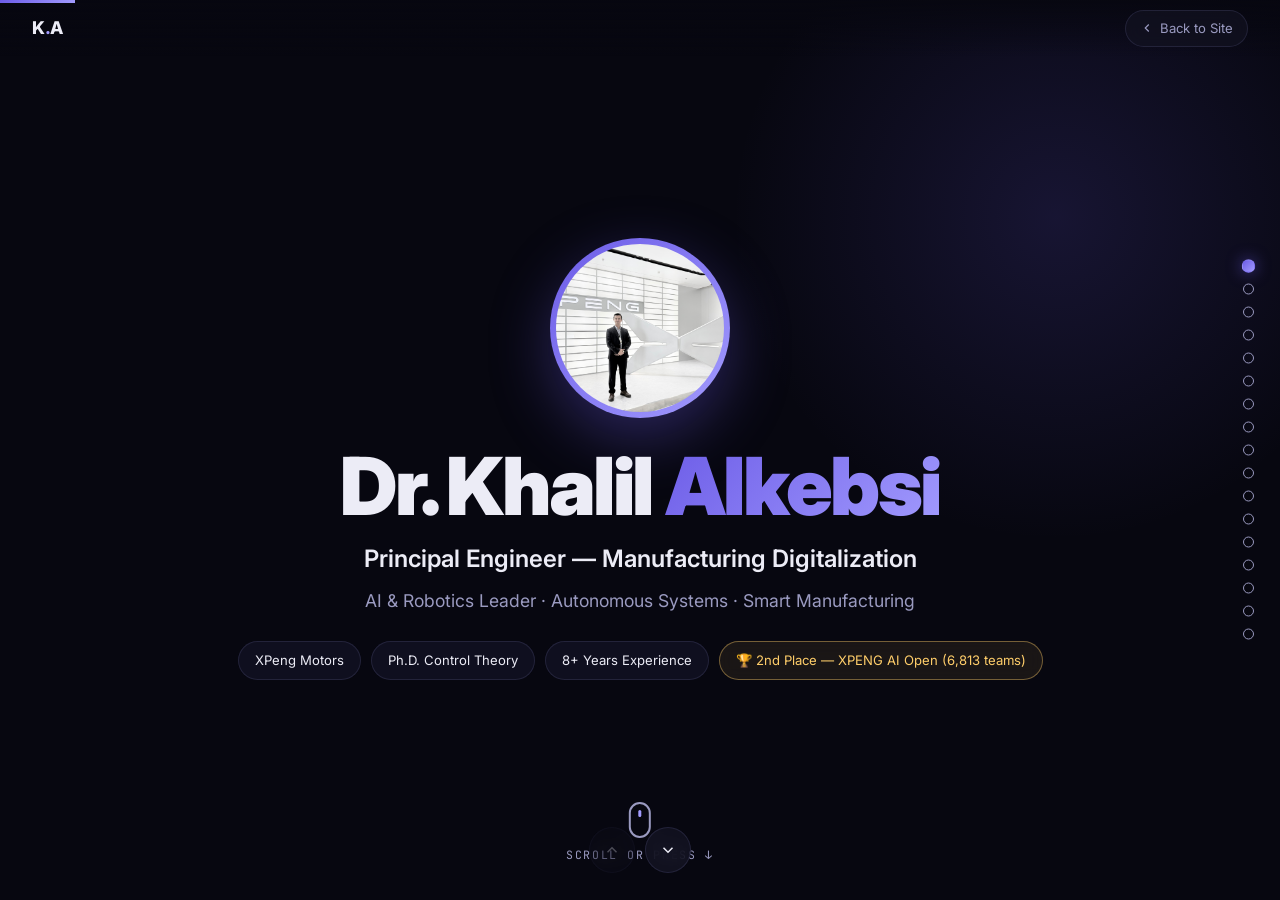
==== presentation.html @ 6cba3999 "Fix videos: re-encode to H.264 for browser compatibility, convert VLA to mp4, add photo to intro" ====
<!DOCTYPE html>
<html lang="en">
<head>
  <meta charset="UTF-8">
  <meta name="viewport" content="width=device-width, initial-scale=1.0">
  <title>Dr. Khalil Alkebsi — Presentation</title>
  <meta name="description" content="Interactive presentation — Dr. Khalil Alkebsi, Principal Engineer at XPeng: AI, Robotics & Smart Manufacturing.">
  <link rel="preconnect" href="https://fonts.googleapis.com">
  <link rel="preconnect" href="https://fonts.gstatic.com" crossorigin>
  <link href="https://fonts.googleapis.com/css2?family=Inter:wght@300;400;500;600;700;800;900&family=JetBrains+Mono:wght@400;500&display=swap" rel="stylesheet">
  <link rel="stylesheet" href="presentation.css">
</head>
<body>

  <!-- Progress bar -->
  <div class="deck-progress" id="progress"></div>

  <!-- Top bar -->
  <div class="deck-topbar">
    <div class="deck-brand">K<span class="accent">.</span>A</div>
    <a href="index.html" class="back-link">
      <svg width="14" height="14" viewBox="0 0 24 24" fill="none" stroke="currentColor" stroke-width="2"><polyline points="15 18 9 12 15 6"/></svg>
      Back to Site
    </a>
  </div>

  <!-- Dot navigation -->
  <nav class="deck-dots" id="dots"></nav>

  <!-- Arrow navigation -->
  <div class="deck-arrows">
    <button id="prevBtn" aria-label="Previous slide">
      <svg width="18" height="18" viewBox="0 0 24 24" fill="none" stroke="currentColor" stroke-width="2"><polyline points="18 15 12 9 6 15"/></svg>
    </button>
    <button id="nextBtn" aria-label="Next slide">
      <svg width="18" height="18" viewBox="0 0 24 24" fill="none" stroke="currentColor" stroke-width="2"><polyline points="6 9 12 15 18 9"/></svg>
    </button>
  </div>

  <!-- ===================== DECK ===================== -->
  <div class="deck" id="deck">

    <!-- ===== SLIDE 1: Title ===== -->
    <section class="slide title-slide" data-title="Introduction">
      <div class="slide-inner">
        <img src="assets/photos/profile-xpeng.jpg" alt="Dr. Khalil Alkebsi" class="hero-photo reveal-el">
        <h1 class="hero-name reveal-el">Dr. Khalil <span class="accent">Alkebsi</span></h1>
        <p class="hero-role reveal-el">Principal Engineer — Manufacturing Digitalization</p>
        <p class="hero-sub reveal-el">AI &amp; Robotics Leader · Autonomous Systems · Smart Manufacturing</p>
        <div class="hero-badges reveal-el">
          <span class="hero-badge">XPeng Motors</span>
          <span class="hero-badge">Ph.D. Control Theory</span>
          <span class="hero-badge">8+ Years Experience</span>
          <span class="hero-badge gold">🏆 2nd Place — XPENG AI Open (6,813 teams)</span>
        </div>
      </div>
      <div class="scroll-hint">
        <div class="mouse"></div>
        <span>Scroll or press ↓</span>
      </div>
    </section>

    <!-- ===== SLIDE 2: The Beginning ===== -->
    <section class="slide" data-title="The Beginning">
      <div class="slide-inner">
        <span class="eyebrow reveal-el">2008 · Yemen → China</span>
        <h2 class="slide-title reveal-el">Where It All <span class="accent">Started</span></h2>
        <p class="slide-lead reveal-el">Outstanding high school results opened the door to an international scholarship — and a journey from Yemen to one of China's top engineering universities.</p>
        <div class="media-grid reveal-el" style="margin-top:20px;margin-bottom:24px;">
          <div class="tile wide"><img src="assets/photos/profile-xpeng.jpg" alt="Dr. Khalil Alkebsi"><span class="cap">From Yemen to China's Top Tech</span></div>
        </div>
        <div class="pillars reveal-el" style="margin-top:28px;">
          <div class="pillar"><span class="ic">🎓</span><p><strong>Yemen Government Scholarship + Chinese CSC Scholarship</strong> — Awarded for exceptional high school marks. Fully funded to study in China.</p></div>
          <div class="pillar"><span class="ic">🌏</span><p><strong>East China University of Science and Technology (ECUST)</strong> — Shanghai, China. One year Chinese language preparation (2008–2009), then into Automation Engineering.</p></div>
          <div class="pillar"><span class="ic">🗣️</span><p><strong>Three languages</strong> — Arabic (native), English (business), Chinese (business) — all acquired by the time of graduation.</p></div>
        </div>
      </div>
    </section>

    <!-- ===== SLIDE 3: Bachelor's ===== -->
    <section class="slide" data-title="Bachelor's">
      <div class="slide-inner">
        <span class="eyebrow reveal-el">2009 – 2013 · ECUST</span>
        <h2 class="slide-title reveal-el">B.Sc. <span class="accent">Automation Engineering</span></h2>
        <p class="slide-lead reveal-el">Four years building the engineering foundation — control systems, programming, electronics, and automation — graduating with top honors.</p>
        <div class="grid grid-2 stagger" style="margin-top:24px;">
          <div class="card">
            <h3>🏅 University President's Prize</h3>
            <p class="muted">Awarded to distinguished students for outstanding academic performance across all departments.</p>
          </div>
          <div class="card">
            <h3>🎖️ Multiple Honors &amp; Awards</h3>
            <p class="muted">Received several recognitions during the bachelor's program for academic excellence.</p>
          </div>
          <div class="card">
            <h3>📋 Shanghai Government Scholarship</h3>
            <p class="muted">Recommended by the university for outstanding performance — awarded Shanghai Government Scholarship for M.Sc. studies.</p>
          </div>
          <div class="card">
            <h3>🔬 Path to Research</h3>
            <p class="muted">Accepted into the State Key Laboratory of Advanced Control &amp; Optimization for Chemical Processes for graduate research.</p>
          </div>
        </div>
      </div>
    </section>

    <!-- ===== SLIDE 4: Master's ===== -->
    <section class="slide" data-title="Master's">
      <div class="slide-inner">
        <span class="eyebrow reveal-el">2013 – 2016 · ECUST State Key Lab</span>
        <h2 class="slide-title reveal-el">M.Sc. <span class="accent">Control Theory &amp; Engineering</span></h2>
        <p class="slide-lead reveal-el">Deepening into model predictive control, optimization algorithms, and dynamic process control — laying the groundwork for AI &amp; robotics.</p>
        <div class="pillars reveal-el" style="margin-top:24px;">
          <div class="pillar"><span class="ic">📐</span><p><strong>Research Focus</strong> — Model predictive control, single-objective optimization, applications to distillation towers, reactors, and separation columns.</p></div>
          <div class="pillar"><span class="ic">🏆</span><p><strong>Shanghai Government Scholarship</strong> — Continued full funding based on recommendation for outstanding performance.</p></div>
          <div class="pillar"><span class="ic">📄</span><p><strong>Conference Publication</strong> — MPC and Optimization of VPSA for CO₂ Capture (ADCONIP 2017, Taipei).</p></div>
          <div class="pillar"><span class="ic">⬆️</span><p><strong>Direct promotion to Ph.D.</strong> — Recommended by the lab for doctoral studies in the same State Key Laboratory.</p></div>
        </div>
      </div>
    </section>

    <!-- ===== SLIDE 5: Ph.D. ===== -->
    <section class="slide" data-title="Ph.D.">
      <div class="slide-inner">
        <span class="eyebrow reveal-el">2016 – 2020 · ECUST State Key Lab</span>
        <h2 class="slide-title reveal-el">Ph.D. <span class="accent">Control Theory &amp; Engineering</span></h2>
        <p class="slide-lead reveal-el">Thesis: "Fast Multi-/Many-Objective Optimization and Its Application in Vacuum Pressure Swing Adsorption."</p>
        <div class="grid grid-2 stagger" style="margin-top:24px;">
          <div class="card">
            <h3>📝 Energy (IF: 8.857)</h3>
            <p class="muted">Surrogate-Assisted Multi-Objective PSO for CO₂ Capture — 1st Author, 2021</p>
          </div>
          <div class="card">
            <h3>📝 IEEE ACCESS (IF: 3.476)</h3>
            <p class="muted">Fast Multi-Objective PSO Based on New Archive Updating — 1st Author, 2020</p>
          </div>
          <div class="card">
            <h3>📝 Energy &amp; Env. Science (IF: 39.714)</h3>
            <p class="muted">Heterojunction-Redox Catalysts for CO₂ Capture — Co-Author, 2020</p>
          </div>
          <div class="card">
            <h3>📝 Processes (IF: 3.352)</h3>
            <p class="muted">Quadratic Interpolation Heat Transfer Search Algorithm — Co-Author, 2020</p>
          </div>
        </div>
        <p class="reveal-el" style="margin-top:18px;color:var(--accent-2);font-size:0.9rem;">+ 2 upcoming publications: 📖 Book Chapter on AI-Based Optimization Algorithms · 📄 X-Fit Research Paper (in progress)</p>
        <p class="reveal-el" style="margin-top:8px;"><a href="https://scholar.google.com/citations?user=IKBAQwYAAAAJ&hl" target="_blank" rel="noopener" style="color:var(--accent-2);text-decoration:underline;">Google Scholar Profile →</a></p>
      </div>
    </section>

    <!-- ===== SLIDE 6: SANY ===== -->
    <section class="slide" data-title="SANY">
      <div class="slide-inner">
        <span class="eyebrow reveal-el">2021 – 2025 · SANY Heavy Industry</span>
        <h2 class="slide-title reveal-el">SANY: <span class="accent">Autonomous Heavy Machinery</span></h2>
        <p class="slide-lead reveal-el">Brought AI into construction machinery — from object detection to fully autonomous excavators and intelligent guidance systems.</p>
        <div class="inv stagger" style="margin-top:24px;">
          <div class="inv-card">
            <div class="badge">T</div>
            <div>
              <h3>Teleoperation System (Invention)</h3>
              <p>Invented tri-modal remote control for excavators &amp; wheel loaders: smart cockpit (2km+), RC controller, and gamepad — built on ROS/Nvidia Orin/CAN Bus.</p>
              <div class="chips"><span class="chip">ROS</span><span class="chip">CAN Bus</span><span class="chip">Nvidia Orin</span><span class="chip">3 Modes</span></div>
            </div>
          </div>
          <div class="inv-card cyan">
            <div class="badge">I</div>
            <div>
              <h3>ICT Navigation &amp; Guidance System (Invention)</h3>
              <p>Intelligent excavator navigation: GNSS/IMU, real-time visualization, &lt;5cm bucket-tip accuracy. Deployed on 26+ machines in Indonesia.</p>
              <div class="chips"><span class="chip">GNSS/RTK</span><span class="chip">IMU</span><span class="chip">&lt;5cm</span><span class="chip">26+ Machines</span><span class="chip">Indonesia</span></div>
            </div>
          </div>
          <div class="inv-card">
            <div class="badge">A</div>
            <div>
              <h3>Autonomous Excavator &amp; Wheel Loader</h3>
              <p>Participated in fully autonomous excavator and wheel loader projects — SLAM, path planning, PID control, fail-safe return-to-start.</p>
              <div class="chips"><span class="chip">Autonomous</span><span class="chip">SLAM</span><span class="chip">Path Planning</span><span class="chip">PID</span></div>
            </div>
          </div>
          <div class="inv-card">
            <div class="badge">D</div>
            <div>
              <h3>Object Detection &amp; AI Deployment</h3>
              <p>Multiple detection pipelines (YOLOv4-7) for construction machines, obstacles, personnel — trained &amp; deployed on edge (Jetson Xavier/TX2/Nano).</p>
              <div class="chips"><span class="chip">YOLOv4-7</span><span class="chip">Edge AI</span><span class="chip">Jetson</span><span class="chip">Real-time</span></div>
            </div>
          </div>
        </div>
      </div>
    </section>

    <!-- ===== SLIDE 7: SANY Gallery ===== -->
    <section class="slide" data-title="SANY Gallery">
      <div class="slide-inner">
        <span class="eyebrow reveal-el">SANY in Action</span>
        <h2 class="slide-title reveal-el">Training, Field Work &amp; <span class="accent">Delivery</span></h2>
        <div class="media-grid stagger">
          <div class="tile wide"><img src="assets/photos/cv-lecture.jpg" alt="Delivering AI lecture at SANY"><span class="cap">Computer Vision Lecture — SANY</span></div>
          <div class="tile"><img src="assets/photos/cv-training-1.jpg" alt="Deep learning training"><span class="cap">Deep Learning Training</span></div>
          <div class="tile"><img src="assets/photos/cv-training-2.jpg" alt="CV training"><span class="cap">CV Training Session</span></div>
          <div class="tile"><img src="assets/photos/cv-training-3.jpg" alt="Leading training"><span class="cap">Leading Training</span></div>
          <div class="tile"><img src="assets/photos/cv-training-4.jpg" alt="Workshop"><span class="cap">Workshop</span></div>
          <div class="tile"><img src="assets/photos/cv-training-5.jpg" alt="AI training delivery"><span class="cap">AI Training</span></div>
          <div class="tile wide"><img src="assets/photos/ict-handover-1.jpg" alt="ICT field handover"><span class="cap">ICT Guidance — Field Handover (Indonesia)</span></div>
          <div class="tile"><img src="assets/photos/ict-handover-2.jpg" alt="Excavator guidance demo"><span class="cap">Excavator Guidance Demo</span></div>
          <div class="tile"><img src="assets/photos/ict-handover-3.jpg" alt="Client handover"><span class="cap">Client Handover</span></div>
        </div>
      </div>
    </section>

    <!-- ===== SLIDE 8: SANY Videos ===== -->
    <section class="slide" data-title="SANY Videos">
      <div class="slide-inner">
        <span class="eyebrow reveal-el">SANY Media</span>
        <h2 class="slide-title reveal-el">Project <span class="accent">Demos</span></h2>
        <div class="grid grid-2 stagger">
          <div class="card" style="padding:0;overflow:hidden;border-radius:16px;">
            <video controls preload="metadata" style="width:100%;display:block;aspect-ratio:16/9;object-fit:cover;">
              <source src="assets/videos/ict-handover.mp4" type="video/mp4">
            </video>
            <div style="padding:14px 18px;"><h3 style="font-size:0.95rem;">ICT Navigation Handover Demo</h3></div>
          </div>
          <div class="card" style="padding:0;overflow:hidden;border-radius:16px;">
            <video controls preload="metadata" style="width:100%;display:block;aspect-ratio:16/9;object-fit:cover;">
              <source src="assets/videos/demo-reel.mp4" type="video/mp4">
            </video>
            <div style="padding:14px 18px;"><h3 style="font-size:0.95rem;">Project Demo Reel</h3></div>
          </div>
          <div class="card" style="padding:0;overflow:hidden;border-radius:16px;">
            <video controls preload="metadata" style="width:100%;display:block;aspect-ratio:16/9;object-fit:cover;">
              <source src="assets/videos/national-competition.mp4" type="video/mp4">
            </video>
            <div style="padding:14px 18px;"><h3 style="font-size:0.95rem;">National Competition — Committee Guest</h3></div>
          </div>
          <div class="card" style="padding:0;overflow:hidden;border-radius:16px;">
            <video controls preload="metadata" style="width:100%;display:block;aspect-ratio:16/9;object-fit:cover;">
              <source src="assets/videos/conference-announcement.mp4" type="video/mp4">
            </video>
            <div style="padding:14px 18px;"><h3 style="font-size:0.95rem;">Annual Conference — Smart Assembly</h3></div>
          </div>
        </div>
      </div>
    </section>

    <!-- ===== SLIDE 9: BYD ===== -->
    <section class="slide" data-title="BYD">
      <div class="slide-inner">
        <span class="eyebrow reveal-el">2025 · BYD Future Laboratory</span>
        <h2 class="slide-title reveal-el">BYD: <span class="accent">Modular Humanoid Robotics</span></h2>
        <p class="slide-lead reveal-el">Built a complete modular robotic system for a dual-arm wheeled humanoid robot — from perception to manipulation to coordinated multi-robot operations.</p>
        <div class="grid grid-2 stagger" style="margin-top:24px;">
          <div class="card">
            <h3>🤖 Full Modular Robotic System</h3>
            <p class="muted">Complete software stack for a dual-arm wheeled humanoid robot — ROS2, behavior trees, visual SLAM, 3D detection, task planning.</p>
          </div>
          <div class="card">
            <h3>🔄 Multi-Robot Coordination</h3>
            <p class="muted">Centralized task distribution, shared resource management, coordinated dual-arm manipulation, warehousing, and material handling.</p>
          </div>
          <div class="card">
            <h3>👁️ 3D Perception Pipeline</h3>
            <p class="muted">PointPillars 3D detection, visual SLAM navigation, AMCL localization, A*/RRT* path planning.</p>
          </div>
          <div class="card">
            <h3>🧩 Behavior Tree Architecture</h3>
            <p class="muted">Complex task execution with behavior trees — autonomous decision-making and graceful failure recovery.</p>
          </div>
        </div>
        <div class="media-grid stagger" style="margin-top:24px;">
          <div class="tile wide"><img src="assets/photos/byd-team.jpg" alt="BYD Future Lab team"><span class="cap">BYD Future Laboratory Team</span></div>
          <div class="tile"><img src="assets/photos/byd-badge.jpg" alt="BYD badge"><span class="cap">BYD Division 15 — Future Lab</span></div>
        </div>
      </div>
    </section>

    <!-- ===== SLIDE 10: XPeng Overview ===== -->
    <section class="slide" data-title="XPeng">
      <div class="slide-inner">
        <span class="eyebrow reveal-el">2025 – Present · XPeng Motors</span>
        <h2 class="slide-title reveal-el">XPeng: <span class="accent">Manufacturing Digitalization</span></h2>
        <p class="slide-lead reveal-el">Leading AI, robotics, and manufacturing digitalization for advanced automotive production.</p>
        <div class="inv stagger" style="margin-top:24px;">
          <div class="inv-card">
            <div class="badge">X</div>
            <div>
              <h3>X-Fit — Autonomous Door Assembly (Flagship)</h3>
              <p>AI-powered autonomous door alignment &amp; fitting. 6D pose, gap/flush optimization, ≤0.1mm precision. Won 2nd place among 6,813 teams.</p>
              <div class="chips"><span class="chip">6D Pose</span><span class="chip">≤0.1mm</span><span class="chip">Award Winner</span><span class="chip">Production-Ready</span></div>
            </div>
          </div>
          <div class="inv-card cyan">
            <div class="badge">O</div>
            <div>
              <h3>Otraj — Collision-Free Trajectory &amp; Orchestration</h3>
              <p>Code-free ROS2/MoveIt2/Nav2/Open-RMF platform for multi-robot orchestration, autonomous trajectory generation, scalable deployment.</p>
              <div class="chips"><span class="chip">ROS2</span><span class="chip">MoveIt2</span><span class="chip">Code-Free</span><span class="chip">Multi-Robot</span></div>
            </div>
          </div>
          <div class="inv-card gold">
            <div class="badge">V</div>
            <div>
              <h3>VLA Dual-Arm + AMR (Current)</h3>
              <p>Vision-Language-Action embodied AI for dual-arm robots + AMRs — multimodal task interpretation, Pi0.5/RL-token, autonomous manufacturing.</p>
              <div class="chips"><span class="chip">Embodied AI</span><span class="chip">VLA</span><span class="chip">Dual-Arm</span><span class="chip">AMR</span></div>
            </div>
          </div>
          <div class="inv-card">
            <div class="badge">E</div>
            <div>
              <h3>X-Eye — Smart Camera &amp; Edge AI Platform (Supervised)</h3>
              <p>Camera + edge device for image/video data collection, labeling, training, and deployment — end-to-end AI vision pipeline on the factory floor.</p>
              <div class="chips"><span class="chip">Edge AI</span><span class="chip">Data Pipeline</span><span class="chip">Auto-Label</span><span class="chip">Deploy</span></div>
            </div>
          </div>
          <div class="inv-card">
            <div class="badge">M</div>
            <div>
              <h3>M-Flow — No-Code AI Vision Orchestrator (Supervised)</h3>
              <p>No-code orchestrator and dataflow platform to build AI vision systems for multiple robotic arms — drag-and-drop manufacturing AI.</p>
              <div class="chips"><span class="chip">No-Code</span><span class="chip">Orchestrator</span><span class="chip">Multi-Arm</span><span class="chip">AI Vision</span></div>
            </div>
          </div>
        </div>
      </div>
    </section>

    <!-- ===== SLIDE 11: X-Fit Demo ===== -->
    <section class="slide" data-title="X-Fit Demo">
      <div class="slide-inner">
        <span class="eyebrow reveal-el">Flagship Innovation</span>
        <h2 class="slide-title reveal-el">X-Fit: Autonomous Door <span class="accent">Assembly</span></h2>
        <div class="grid grid-2 stagger">
          <div class="card" style="padding:0;overflow:hidden;border-radius:16px;">
            <video controls preload="metadata" style="width:100%;display:block;aspect-ratio:16/9;object-fit:cover;">
              <source src="assets/videos/xfit-platform.mp4" type="video/mp4">
            </video>
            <div style="padding:14px 18px;"><h3 style="font-size:0.95rem;">X-Fit Platform Overview</h3></div>
          </div>
          <div class="card" style="padding:0;overflow:hidden;border-radius:16px;">
            <video controls preload="metadata" style="width:100%;display:block;aspect-ratio:16/9;object-fit:cover;">
              <source src="assets/videos/xfit-scene.mp4" type="video/mp4">
            </video>
            <div style="padding:14px 18px;"><h3 style="font-size:0.95rem;">X-Fit Scene — Live Demo</h3></div>
          </div>
        </div>
      </div>
    </section>

    <!-- ===== SLIDE 12: Otraj & VLA ===== -->
    <section class="slide" data-title="Otraj & VLA">
      <div class="slide-inner">
        <span class="eyebrow reveal-el">XPeng Innovations</span>
        <h2 class="slide-title reveal-el">Otraj &amp; <span class="accent">VLA</span></h2>
        <div class="grid grid-2 stagger">
          <div class="card" style="padding:0;overflow:hidden;border-radius:16px;">
            <video controls preload="metadata" style="width:100%;display:block;aspect-ratio:16/9;object-fit:cover;">
              <source src="assets/videos/otraj.mp4" type="video/mp4">
            </video>
            <div style="padding:14px 18px;"><h3 style="font-size:0.95rem;">Otraj — Trajectory &amp; Orchestration Platform</h3></div>
          </div>
          <div class="card" style="padding:0;overflow:hidden;border-radius:16px;">
            <video controls preload="metadata" style="width:100%;display:block;aspect-ratio:16/9;object-fit:cover;">
              <source src="assets/videos/vla.mp4" type="video/mp4">
            </video>
            <div style="padding:14px 18px;"><h3 style="font-size:0.95rem;">VLA Dual-Arm + AMR System</h3></div>
          </div>
        </div>
      </div>
    </section>

    <!-- ===== SLIDE 13: AI Competition Award ===== -->
    <section class="slide award-slide" data-title="AI Competition Award">
      <div class="slide-inner">
        <div class="award-cert reveal-el">
          <img src="assets/photos/competition/xfit-certificate.jpg" alt="XPENG AI Open Competition — Runner-Up Certificate">
        </div>
        <div>
          <div class="trophy-tag reveal-el">🏆 Award</div>
          <h2 class="slide-title reveal-el"><span class="accent">Runner-Up</span> — XPENG AI Open</h2>
          <div class="big-metric reveal-el">
            <span class="n">2nd</span>
            <span class="t">place among 6,813 teams from around the world</span>
          </div>
          <p class="slide-lead reveal-el" style="max-width:44ch;">For <strong>X-Fit</strong>: Next-Generation Autonomous Door Alignment &amp; Fitting System for Smart Manufacturing.</p>
          <p class="reveal-el" style="color:var(--text-muted);font-size:0.9rem;margin-top:8px;">≤0.1mm gap/flush precision · AI-guided 6D pose · Collision-aware robotic assembly · June 2026</p>
        </div>
      </div>
    </section>

    <!-- ===== SLIDE 14: Competition Journey ===== -->
    <section class="slide" data-title="Competition Journey">
      <div class="slide-inner">
        <span class="eyebrow reveal-el">Competition Journey</span>
        <h2 class="slide-title reveal-el">From Semi-Final to <span class="accent">Victory</span></h2>

        <div class="video-embed reveal-el" style="margin-bottom:28px;">
          <iframe src="https://www.youtube.com/embed/_5xgHPUeVBo?start=221" title="X-Fit Semi-Final Presentation" allow="accelerometer; autoplay; clipboard-write; encrypted-media; gyroscope; picture-in-picture" allowfullscreen loading="lazy"></iframe>
        </div>

        <div class="media-grid stagger">
          <div class="tile wide"><img src="assets/photos/competition/xfit-semifinal-1.jpg" alt="Semi-final presentation"><span class="cap">Semi-Final Presentation</span></div>
          <div class="tile"><img src="assets/photos/competition/xfit-semifinal-2.jpg" alt="Semi-final stage"><span class="cap">On Stage</span></div>
          <div class="tile"><img src="assets/photos/competition/xfit-semifinal-3.jpg" alt="Semi-final Q&A"><span class="cap">Q&amp;A Session</span></div>
          <div class="tile"><img src="assets/photos/competition/xfit-defending-1.jpg" alt="Final defending"><span class="cap">Final — Defending</span></div>
          <div class="tile"><img src="assets/photos/competition/xfit-defending-2.jpg" alt="Judges panel"><span class="cap">Judges Panel</span></div>
          <div class="tile"><img src="assets/photos/competition/xfit-defending-3.jpg" alt="Technical defense"><span class="cap">Technical Defense</span></div>
          <div class="tile"><img src="assets/photos/competition/xfit-defending-4.jpg" alt="Defense close-up"><span class="cap">Close-up</span></div>
        </div>
      </div>
    </section>

    <!-- ===== SLIDE 15: Prize Ceremony ===== -->
    <section class="slide" data-title="Prize Ceremony">
      <div class="slide-inner">
        <span class="eyebrow reveal-el">Celebration</span>
        <h2 class="slide-title reveal-el">Prize <span class="accent">Ceremony</span></h2>
        <div class="media-grid stagger">
          <div class="tile wide"><img src="assets/photos/competition/xfit-prize-1.jpg" alt="Receiving award"><span class="cap">Receiving the Award</span></div>
          <div class="tile"><img src="assets/photos/competition/xfit-prize-2.jpg" alt="On stage with trophy"><span class="cap">Trophy Moment</span></div>
          <div class="tile"><img src="assets/photos/competition/xfit-prize-3.jpg" alt="Team celebration"><span class="cap">Team Celebration</span></div>
          <div class="tile"><img src="assets/photos/competition/xfit-prize-4.jpg" alt="Prize ceremony"><span class="cap">Ceremony</span></div>
          <div class="tile"><img src="assets/photos/competition/xfit-prize-5.jpg" alt="Award photo"><span class="cap">Award Photo</span></div>
          <div class="tile wide"><img src="assets/photos/competition/xfit-prize-6.jpg" alt="Group photo"><span class="cap">Group Photo — All Winners</span></div>
          <div class="tile"><img src="assets/photos/competition/xfit-prize-7.jpg" alt="Celebration"><span class="cap">Celebration</span></div>
          <div class="tile"><img src="assets/photos/competition/xfit-prize-8.jpg" alt="Team"><span class="cap">The Team</span></div>
          <div class="tile"><img src="assets/photos/competition/xfit-presenting-1.jpg" alt="Final presenting"><span class="cap">Final Presentation</span></div>
          <div class="tile"><img src="assets/photos/competition/xfit-presenting-2.jpg" alt="Presenting X-Fit"><span class="cap">Presenting X-Fit</span></div>
        </div>
      </div>
    </section>

    <!-- ===== SLIDE 16: Summary ===== -->
    <section class="slide" data-title="Summary">
      <div class="slide-inner">
        <span class="eyebrow reveal-el">What I Bring</span>
        <h2 class="slide-title reveal-el">Value <span class="accent">Proposition</span></h2>
        <div class="stat-row reveal-el">
          <div class="stat-big"><span class="num">8+</span><span class="lbl">Years Industry</span></div>
          <div class="stat-big"><span class="num">5+</span><span class="lbl">Inventions</span></div>
          <div class="stat-big"><span class="num">7</span><span class="lbl">Publications</span></div>
          <div class="stat-big"><span class="num">3</span><span class="lbl">Top Companies</span></div>
        </div>
        <div class="grid grid-3 stagger" style="margin-top:32px;">
          <div class="card">
            <h3>🏭 Production-Grade AI</h3>
            <p class="muted">Not just research — systems deployed on real production lines with ≤0.1mm precision.</p>
          </div>
          <div class="card">
            <h3>🤖 Full-Stack Robotics</h3>
            <p class="muted">Perception → Planning → Control → Deployment. ROS2, MoveIt2, edge AI, multi-robot.</p>
          </div>
          <div class="card">
            <h3>🧠 Embodied AI &amp; VLA</h3>
            <p class="muted">Foundation models for robotics — vision-language-action, autonomous task execution.</p>
          </div>
          <div class="card">
            <h3>🏆 Proven Innovator</h3>
            <p class="muted">2nd among 6,813 teams globally. Multiple inventions. Patents filed.</p>
          </div>
          <div class="card">
            <h3>👥 Technical Leadership</h3>
            <p class="muted">Cross-functional team coordination across robotics, perception, controls, software, and operations.</p>
          </div>
          <div class="card">
            <h3>🌍 Global Perspective</h3>
            <p class="muted">3 languages, international deployments, cross-cultural leadership experience.</p>
          </div>
        </div>
      </div>
    </section>

    <!-- ===== SLIDE 17: Contact ===== -->
    <section class="slide close-slide" data-title="Contact">
      <div class="slide-inner">
        <span class="eyebrow reveal-el">Let's Connect</span>
        <h2 class="slide-title reveal-el">Thank <span class="accent">You</span></h2>
        <p class="slide-lead reveal-el" style="text-align:center;">Ready to discuss how I can bring value to your organization.</p>
        <div class="contact-row reveal-el">
          <a href="mailto:kalkebsi@hotmail.com" class="contact-chip">
            <svg width="18" height="18" viewBox="0 0 24 24" fill="none" stroke="currentColor" stroke-width="2"><path d="M4 4h16c1.1 0 2 .9 2 2v12c0 1.1-.9 2-2 2H4c-1.1 0-2-.9-2-2V6c0-1.1.9-2 2-2z"/><polyline points="22,6 12,13 2,6"/></svg>
            kalkebsi@hotmail.com
          </a>
          <a href="tel:+8613701800545" class="contact-chip">
            <svg width="18" height="18" viewBox="0 0 24 24" fill="none" stroke="currentColor" stroke-width="2"><path d="M22 16.92v3a2 2 0 0 1-2.18 2 19.79 19.79 0 0 1-8.63-3.07 19.5 19.5 0 0 1-6-6 19.79 19.79 0 0 1-3.07-8.67A2 2 0 0 1 4.11 2h3a2 2 0 0 1 2 1.72c.127.96.361 1.903.7 2.81a2 2 0 0 1-.45 2.11L8.09 9.91a16 16 0 0 0 6 6l1.27-1.27a2 2 0 0 1 2.11-.45c.907.339 1.85.573 2.81.7A2 2 0 0 1 22 16.92z"/></svg>
            +86 137 0180 0545
          </a>
          <a href="https://scholar.google.com/citations?user=IKBAQwYAAAAJ&hl" target="_blank" rel="noopener" class="contact-chip">
            <svg width="18" height="18" viewBox="0 0 24 24" fill="none" stroke="currentColor" stroke-width="2"><path d="M2 3h6a4 4 0 0 1 4 4v14a3 3 0 0 0-3-3H2z"/><path d="M22 3h-6a4 4 0 0 0-4 4v14a3 3 0 0 1 3-3h7z"/></svg>
            Google Scholar
          </a>
        </div>
        <a href="assets/Dr_Khalil_Alkebsi_CV_2026.pdf" target="_blank" class="btn-cta reveal-el" style="margin-top:28px;">
          <svg width="18" height="18" viewBox="0 0 24 24" fill="none" stroke="currentColor" stroke-width="2"><path d="M21 15v4a2 2 0 0 1-2 2H5a2 2 0 0 1-2-2v-4"/><polyline points="7 10 12 15 17 10"/><line x1="12" y1="15" x2="12" y2="3"/></svg>
          Download CV (PDF)
        </a>
      </div>
    </section>

  </div><!-- /deck -->

  <!-- Lightbox -->
  <div class="lb" id="lb">
    <button class="lb-close" id="lbClose">&times;</button>
    <button class="lb-nav lb-prev" id="lbPrev">&#8249;</button>
    <button class="lb-nav lb-next" id="lbNext">&#8250;</button>
    <img id="lbImg" src="" alt="">
  </div>

  <script src="presentation.js"></script>
</body>
</html>
---- presentation.css ----
/* ============================================================
   Presentation Deck — Dr. Khalil Alkebsi
   Standalone slide-style presentation stylesheet
   ============================================================ */

:root {
  --bg: #070710;
  --bg-2: #0c0c18;
  --surface: #14142400;
  --card: rgba(22, 22, 42, 0.6);
  --card-solid: #16162a;
  --border: rgba(120, 120, 180, 0.18);
  --text: #ececf6;
  --text-muted: #9a9ac0;
  --accent: #6c5ce7;
  --accent-2: #a29bfe;
  --accent-3: #00d2d3;
  --gold: #ffce6a;
  --gradient: linear-gradient(135deg, #6c5ce7, #a29bfe);
  --gradient-gold: linear-gradient(135deg, #ffce6a, #ff9f43);
  --gradient-cyan: linear-gradient(135deg, #00d2d3, #6c5ce7);
  --font: 'Inter', -apple-system, BlinkMacSystemFont, sans-serif;
  --mono: 'JetBrains Mono', monospace;
  --slide-pad: clamp(24px, 5vw, 96px);
}

*, *::before, *::after { margin: 0; padding: 0; box-sizing: border-box; }

html { scroll-behavior: smooth; }

body {
  font-family: var(--font);
  background: var(--bg);
  color: var(--text);
  line-height: 1.6;
  -webkit-font-smoothing: antialiased;
  overflow-x: hidden;
}

img { max-width: 100%; display: block; }
a { color: inherit; text-decoration: none; }

/* ================= Scroll-snap deck ================= */
.deck {
  height: 100vh;
  overflow-y: scroll;
  overflow-x: hidden;
  scroll-snap-type: y mandatory;
  scroll-behavior: smooth;
}
.deck::-webkit-scrollbar { width: 0; }

.slide {
  position: relative;
  min-height: 100vh;
  scroll-snap-align: start;
  scroll-snap-stop: always;
  display: flex;
  flex-direction: column;
  justify-content: center;
  padding: clamp(72px, 10vh, 120px) var(--slide-pad) clamp(56px, 8vh, 96px);
  overflow: hidden;
}

.slide-inner { width: 100%; max-width: 1180px; margin: 0 auto; position: relative; z-index: 2; }

/* Alternating backgrounds */
.slide:nth-child(even) { background: var(--bg-2); }

/* Ambient glows */
.slide::before {
  content: "";
  position: absolute;
  width: 55vw; height: 55vw;
  max-width: 720px; max-height: 720px;
  background: radial-gradient(circle, rgba(108,92,231,0.16), transparent 65%);
  top: -15%; right: -10%;
  pointer-events: none;
  z-index: 0;
}
.slide:nth-child(even)::before {
  background: radial-gradient(circle, rgba(0,210,211,0.12), transparent 65%);
  left: -12%; right: auto; top: auto; bottom: -18%;
}

/* ================= Slide label / eyebrow ================= */
.eyebrow {
  display: inline-flex;
  align-items: center;
  gap: 10px;
  font-family: var(--mono);
  font-size: 0.8rem;
  letter-spacing: 0.18em;
  text-transform: uppercase;
  color: var(--accent-2);
  margin-bottom: 20px;
}
.eyebrow::before {
  content: "";
  width: 28px; height: 2px;
  background: var(--gradient);
  display: inline-block;
}

.slide-title {
  font-size: clamp(1.9rem, 4.4vw, 3.2rem);
  font-weight: 800;
  line-height: 1.08;
  letter-spacing: -0.02em;
  margin-bottom: 18px;
}
.slide-title .accent { background: var(--gradient); -webkit-background-clip: text; background-clip: text; -webkit-text-fill-color: transparent; }
.slide-lead {
  font-size: clamp(1rem, 1.6vw, 1.25rem);
  color: var(--text-muted);
  max-width: 60ch;
  margin-bottom: 8px;
}

/* ================= Progress + nav ================= */
.deck-progress {
  position: fixed;
  top: 0; left: 0;
  height: 3px; width: 0;
  background: var(--gradient);
  z-index: 200;
  transition: width 0.2s ease;
}

.deck-dots {
  position: fixed;
  right: clamp(12px, 2vw, 28px);
  top: 50%;
  transform: translateY(-50%);
  display: flex;
  flex-direction: column;
  gap: 12px;
  z-index: 200;
}
.deck-dots button {
  width: 11px; height: 11px;
  border-radius: 50%;
  border: 1.5px solid var(--text-muted);
  background: transparent;
  cursor: pointer;
  padding: 0;
  transition: all 0.25s ease;
  position: relative;
}
.deck-dots button:hover { border-color: var(--accent-2); transform: scale(1.2); }
.deck-dots button.active {
  background: var(--gradient);
  border-color: transparent;
  transform: scale(1.25);
  box-shadow: 0 0 12px var(--accent-glow, rgba(108,92,231,0.6));
}
.deck-dots button span {
  position: absolute;
  right: 22px;
  top: 50%;
  transform: translateY(-50%);
  white-space: nowrap;
  font-size: 0.72rem;
  color: var(--text-muted);
  background: var(--card-solid);
  border: 1px solid var(--border);
  padding: 3px 9px;
  border-radius: 6px;
  opacity: 0;
  pointer-events: none;
  transition: opacity 0.2s ease;
}
.deck-dots button:hover span { opacity: 1; }

/* Top bar */
.deck-topbar {
  position: fixed;
  top: 0; left: 0; right: 0;
  height: 56px;
  display: flex;
  align-items: center;
  justify-content: space-between;
  padding: 0 clamp(16px, 3vw, 32px);
  z-index: 190;
  background: linear-gradient(to bottom, rgba(7,7,16,0.9), transparent);
  pointer-events: none;
}
.deck-topbar a, .deck-topbar .brand { pointer-events: auto; }
.deck-brand {
  font-weight: 800;
  letter-spacing: -0.02em;
  font-size: 1.1rem;
}
.deck-brand .accent { color: var(--accent-2); }
.deck-topbar .back-link {
  font-size: 0.82rem;
  color: var(--text-muted);
  display: inline-flex;
  align-items: center;
  gap: 6px;
  padding: 7px 14px;
  border: 1px solid var(--border);
  border-radius: 20px;
  background: rgba(20,20,36,0.6);
  backdrop-filter: blur(8px);
  transition: all 0.25s ease;
}
.deck-topbar .back-link:hover { color: var(--text); border-color: var(--accent); }

/* Nav arrows */
.deck-arrows {
  position: fixed;
  bottom: clamp(16px, 3vh, 32px);
  left: 50%;
  transform: translateX(-50%);
  display: flex;
  gap: 10px;
  z-index: 200;
}
.deck-arrows button {
  width: 46px; height: 46px;
  border-radius: 50%;
  border: 1px solid var(--border);
  background: rgba(20,20,36,0.7);
  backdrop-filter: blur(10px);
  color: var(--text);
  cursor: pointer;
  display: grid;
  place-items: center;
  transition: all 0.25s ease;
}
.deck-arrows button:hover { background: var(--accent); border-color: var(--accent); transform: translateY(-2px); }
.deck-arrows button:disabled { opacity: 0.3; cursor: default; transform: none; background: rgba(20,20,36,0.7); border-color: var(--border); }

.scroll-hint {
  position: absolute;
  bottom: clamp(18px, 4vh, 40px);
  left: 50%;
  transform: translateX(-50%);
  font-family: var(--mono);
  font-size: 0.72rem;
  letter-spacing: 0.15em;
  text-transform: uppercase;
  color: var(--text-muted);
  display: flex;
  flex-direction: column;
  align-items: center;
  gap: 8px;
  z-index: 3;
}
.scroll-hint .mouse {
  width: 22px; height: 36px;
  border: 2px solid var(--text-muted);
  border-radius: 12px;
  position: relative;
}
.scroll-hint .mouse::after {
  content: "";
  position: absolute;
  top: 6px; left: 50%;
  transform: translateX(-50%);
  width: 3px; height: 7px;
  background: var(--accent-2);
  border-radius: 2px;
  animation: wheel 1.5s infinite;
}
@keyframes wheel { 0%{opacity:1;top:6px} 100%{opacity:0;top:16px} }

/* ================= Title slide ================= */
.title-slide { text-align: center; align-items: center; }
.title-slide .slide-inner { display: flex; flex-direction: column; align-items: center; }
.hero-photo {
  width: clamp(120px, 16vw, 180px);
  height: clamp(120px, 16vw, 180px);
  border-radius: 50%;
  object-fit: cover;
  border: 3px solid transparent;
  background: var(--gradient) border-box;
  padding: 3px;
  margin-bottom: 28px;
  box-shadow: 0 20px 60px rgba(108,92,231,0.35);
}
.hero-name {
  font-size: clamp(2.6rem, 7vw, 5rem);
  font-weight: 900;
  line-height: 1;
  letter-spacing: -0.03em;
  margin-bottom: 14px;
}
.hero-name .accent { background: var(--gradient); -webkit-background-clip: text; background-clip:text; -webkit-text-fill-color: transparent; }
.hero-role {
  font-size: clamp(1rem, 2.2vw, 1.5rem);
  font-weight: 600;
  color: var(--text);
  margin-bottom: 8px;
}
.hero-sub { color: var(--text-muted); font-size: clamp(0.9rem,1.4vw,1.1rem); max-width: 54ch; margin: 0 auto 26px; }
.hero-badges { display: flex; flex-wrap: wrap; gap: 10px; justify-content: center; }
.hero-badge {
  font-size: 0.82rem;
  padding: 8px 16px;
  border-radius: 20px;
  border: 1px solid var(--border);
  background: var(--card);
  backdrop-filter: blur(8px);
  color: var(--text);
}
.hero-badge.gold { border-color: rgba(255,206,106,0.4); color: var(--gold); background: rgba(255,206,106,0.08); }

/* ================= Generic grids/cards ================= */
.grid { display: grid; gap: 20px; }
.grid-2 { grid-template-columns: repeat(2, 1fr); }
.grid-3 { grid-template-columns: repeat(3, 1fr); }
.grid-4 { grid-template-columns: repeat(4, 1fr); }

.card {
  background: var(--card);
  backdrop-filter: blur(10px);
  border: 1px solid var(--border);
  border-radius: 16px;
  padding: 24px;
  transition: transform 0.3s ease, border-color 0.3s ease;
}
.card:hover { transform: translateY(-4px); border-color: var(--accent); }
.card h3 { font-size: 1.15rem; margin-bottom: 8px; }
.card .muted { color: var(--text-muted); font-size: 0.92rem; }
.card .tag-date { font-family: var(--mono); font-size: 0.78rem; color: var(--accent-2); }

/* Stat row */
.stat-row { display: flex; flex-wrap: wrap; gap: clamp(20px,4vw,56px); margin-top: 12px; }
.stat-big { display: flex; flex-direction: column; }
.stat-big .num {
  font-size: clamp(2rem, 4.5vw, 3.4rem);
  font-weight: 900;
  line-height: 1;
  background: var(--gradient);
  -webkit-background-clip: text; background-clip: text; -webkit-text-fill-color: transparent;
}
.stat-big .lbl { color: var(--text-muted); font-size: 0.85rem; margin-top: 6px; }

/* Bullet list */
.pillars { display: grid; gap: 14px; }
.pillar {
  display: flex; gap: 14px; align-items: flex-start;
  padding: 16px 18px;
  border-left: 3px solid var(--accent);
  background: rgba(108,92,231,0.06);
  border-radius: 0 12px 12px 0;
}
.pillar .ic { color: var(--accent-2); flex-shrink: 0; margin-top: 2px; }
.pillar p { font-size: 0.96rem; }
.pillar strong { color: var(--text); }

/* Timeline (experience) */
.tl { position: relative; padding-left: 30px; display: grid; gap: 22px; }
.tl::before { content: ""; position: absolute; left: 7px; top: 6px; bottom: 6px; width: 2px; background: var(--border); }
.tl-item { position: relative; }
.tl-item::before {
  content: ""; position: absolute; left: -30px; top: 6px;
  width: 16px; height: 16px; border-radius: 50%;
  background: var(--bg); border: 3px solid var(--accent);
}
.tl-item h3 { font-size: 1.1rem; }
.tl-item .co { color: var(--accent-2); font-weight: 600; font-size: 0.9rem; margin-bottom: 4px; }
.tl-item .when { font-family: var(--mono); font-size: 0.76rem; color: var(--text-muted); }
.tl-item p { color: var(--text-muted); font-size: 0.92rem; margin-top: 6px; }

/* Publications */
.pub { display: grid; gap: 14px; }
.pub-item {
  display: flex; gap: 16px; align-items: baseline;
  padding: 16px 20px;
  background: var(--card); border: 1px solid var(--border);
  border-radius: 12px;
}
.pub-item .role { font-size: 0.7rem; font-family: var(--mono); color: var(--accent-2); text-transform: uppercase; letter-spacing: 0.08em; flex-shrink: 0; width: 88px; }
.pub-item h4 { font-size: 0.98rem; font-weight: 600; }
.pub-item .jr { color: var(--text-muted); font-size: 0.82rem; margin-top: 3px; }
.pub-item .if { color: var(--gold); }

/* Award / trophy slide */
.award-slide .slide-inner { display: grid; grid-template-columns: 1.05fr 0.95fr; gap: clamp(28px,4vw,56px); align-items: center; }
.award-cert {
  border-radius: 16px;
  border: 1px solid var(--border);
  overflow: hidden;
  box-shadow: 0 30px 80px rgba(0,0,0,0.5);
  cursor: zoom-in;
  transition: transform 0.35s ease;
  background: #fff;
}
.award-cert:hover { transform: scale(1.02) rotate(-0.4deg); }
.award-cert img { width: 100%; }
.trophy-tag {
  display: inline-flex; align-items: center; gap: 10px;
  font-family: var(--mono); font-size: 0.8rem; letter-spacing: 0.12em; text-transform: uppercase;
  color: var(--gold); margin-bottom: 18px;
}
.big-metric { display: flex; align-items: baseline; gap: 12px; margin: 18px 0; flex-wrap: wrap; }
.big-metric .n { font-size: clamp(2.6rem,6vw,4.5rem); font-weight: 900; background: var(--gradient-gold); -webkit-background-clip:text; background-clip:text; -webkit-text-fill-color: transparent; line-height: 1; }
.big-metric .t { color: var(--text-muted); font-size: 1rem; max-width: 22ch; }

/* Inventions */
.inv { display: grid; gap: 20px; }
.inv-card {
  display: grid; grid-template-columns: auto 1fr; gap: 20px; align-items: start;
  padding: 24px;
  background: var(--card); border: 1px solid var(--border); border-radius: 16px;
  transition: border-color 0.3s ease, transform 0.3s ease;
}
.inv-card:hover { border-color: var(--accent); transform: translateY(-3px); }
.inv-card .badge {
  width: 54px; height: 54px; border-radius: 14px;
  display: grid; place-items: center;
  background: var(--gradient); color: #fff;
  font-weight: 800; font-size: 1.1rem;
}
.inv-card.cyan .badge { background: var(--gradient-cyan); }
.inv-card.gold .badge { background: var(--gradient-gold); color: #1a1a1a; }
.inv-card h3 { font-size: 1.2rem; margin-bottom: 6px; }
.inv-card p { color: var(--text-muted); font-size: 0.93rem; }
.inv-card .chips { display: flex; flex-wrap: wrap; gap: 6px; margin-top: 10px; }
.chip { font-size: 0.72rem; padding: 4px 10px; border-radius: 12px; background: rgba(108,92,231,0.12); color: var(--accent-2); border: 1px solid var(--border); }

/* Media gallery */
.media-grid { display: grid; grid-template-columns: repeat(4, 1fr); gap: 12px; }
.media-grid .tile {
  position: relative; border-radius: 12px; overflow: hidden; aspect-ratio: 4/3;
  cursor: zoom-in; border: 1px solid var(--border);
}
.media-grid .tile img { width: 100%; height: 100%; object-fit: cover; transition: transform 0.4s ease; }
.media-grid .tile:hover img { transform: scale(1.08); }
.media-grid .tile .cap {
  position: absolute; left: 0; right: 0; bottom: 0;
  padding: 20px 12px 8px; font-size: 0.72rem;
  background: linear-gradient(transparent, rgba(0,0,0,0.85));
  opacity: 0; transition: opacity 0.3s ease;
}
.media-grid .tile:hover .cap { opacity: 1; }
.media-grid .tile.wide { grid-column: span 2; }

.video-embed {
  position: relative; width: 100%; aspect-ratio: 16/9;
  border-radius: 16px; overflow: hidden; border: 1px solid var(--border);
  box-shadow: 0 24px 60px rgba(0,0,0,0.5);
}
.video-embed iframe { position: absolute; inset: 0; width: 100%; height: 100%; border: 0; }

/* Contact / closing */
.close-slide { text-align: center; align-items: center; }
.close-slide .slide-inner { display: flex; flex-direction: column; align-items: center; }
.contact-row { display: flex; flex-wrap: wrap; gap: 14px; justify-content: center; margin-top: 26px; }
.contact-chip {
  display: inline-flex; align-items: center; gap: 10px;
  padding: 12px 22px; border-radius: 30px;
  border: 1px solid var(--border); background: var(--card);
  backdrop-filter: blur(8px); font-size: 0.92rem;
  transition: all 0.25s ease;
}
.contact-chip:hover { border-color: var(--accent); transform: translateY(-2px); }
.contact-chip svg { color: var(--accent-2); }
.btn-cta {
  display: inline-flex; align-items: center; gap: 10px;
  padding: 14px 30px; border-radius: 30px;
  background: var(--gradient); color: #fff; font-weight: 600;
  margin-top: 8px; transition: transform 0.25s ease, box-shadow 0.25s ease;
  box-shadow: 0 12px 30px rgba(108,92,231,0.4);
}
.btn-cta:hover { transform: translateY(-2px); box-shadow: 0 16px 40px rgba(108,92,231,0.55); }

/* ================= Reveal animation ================= */
.reveal-el { opacity: 0; transform: translateY(24px); transition: opacity 0.7s ease, transform 0.7s ease; }
.slide.in-view .reveal-el { opacity: 1; transform: none; }
.slide.in-view .reveal-el:nth-child(2) { transition-delay: 0.08s; }
.slide.in-view .reveal-el:nth-child(3) { transition-delay: 0.16s; }
.slide.in-view .reveal-el:nth-child(4) { transition-delay: 0.24s; }
.slide.in-view .reveal-el:nth-child(5) { transition-delay: 0.32s; }
.stagger > * { opacity: 0; transform: translateY(24px); transition: opacity 0.6s ease, transform 0.6s ease; }
.slide.in-view .stagger > * { opacity: 1; transform: none; }
.slide.in-view .stagger > *:nth-child(1){transition-delay:.05s}
.slide.in-view .stagger > *:nth-child(2){transition-delay:.13s}
.slide.in-view .stagger > *:nth-child(3){transition-delay:.21s}
.slide.in-view .stagger > *:nth-child(4){transition-delay:.29s}
.slide.in-view .stagger > *:nth-child(5){transition-delay:.37s}
.slide.in-view .stagger > *:nth-child(6){transition-delay:.45s}

/* ================= Lightbox ================= */
.lb { position: fixed; inset: 0; background: rgba(4,4,10,0.94); z-index: 500; display: none; align-items: center; justify-content: center; padding: 4vh 4vw; }
.lb.open { display: flex; }
.lb img { max-width: 92vw; max-height: 92vh; border-radius: 8px; box-shadow: 0 20px 80px rgba(0,0,0,0.7); }
.lb-close { position: absolute; top: 20px; right: 28px; font-size: 2.4rem; color: #fff; cursor: pointer; line-height: 1; background: none; border: none; }
.lb-nav { position: absolute; top: 50%; transform: translateY(-50%); font-size: 2rem; color: #fff; cursor: pointer; background: rgba(255,255,255,0.08); border: none; width: 52px; height: 52px; border-radius: 50%; display: grid; place-items: center; }
.lb-prev { left: 22px; } .lb-next { right: 22px; }

/* Note banner (placeholder flag) */
.note-flag {
  font-size: 0.78rem; color: var(--gold);
  background: rgba(255,206,106,0.08);
  border: 1px dashed rgba(255,206,106,0.4);
  padding: 8px 14px; border-radius: 8px; margin-top: 14px;
  display: inline-block;
}

/* ================= Responsive ================= */
@media (max-width: 900px) {
  .grid-2, .grid-3, .grid-4 { grid-template-columns: 1fr; }
  .award-slide .slide-inner { grid-template-columns: 1fr; }
  .media-grid { grid-template-columns: repeat(2, 1fr); }
  .deck-dots { display: none; }
  .inv-card { grid-template-columns: 1fr; }
}
@media (max-width: 560px) {
  .media-grid { grid-template-columns: 1fr; }
  .media-grid .tile.wide { grid-column: span 1; }
  .pub-item { flex-direction: column; gap: 4px; }
  .pub-item .role { width: auto; }
}

@media (prefers-reduced-motion: reduce) {
  .reveal-el, .stagger > * { opacity: 1 !important; transform: none !important; transition: none !important; }
  .deck { scroll-behavior: auto; }
}
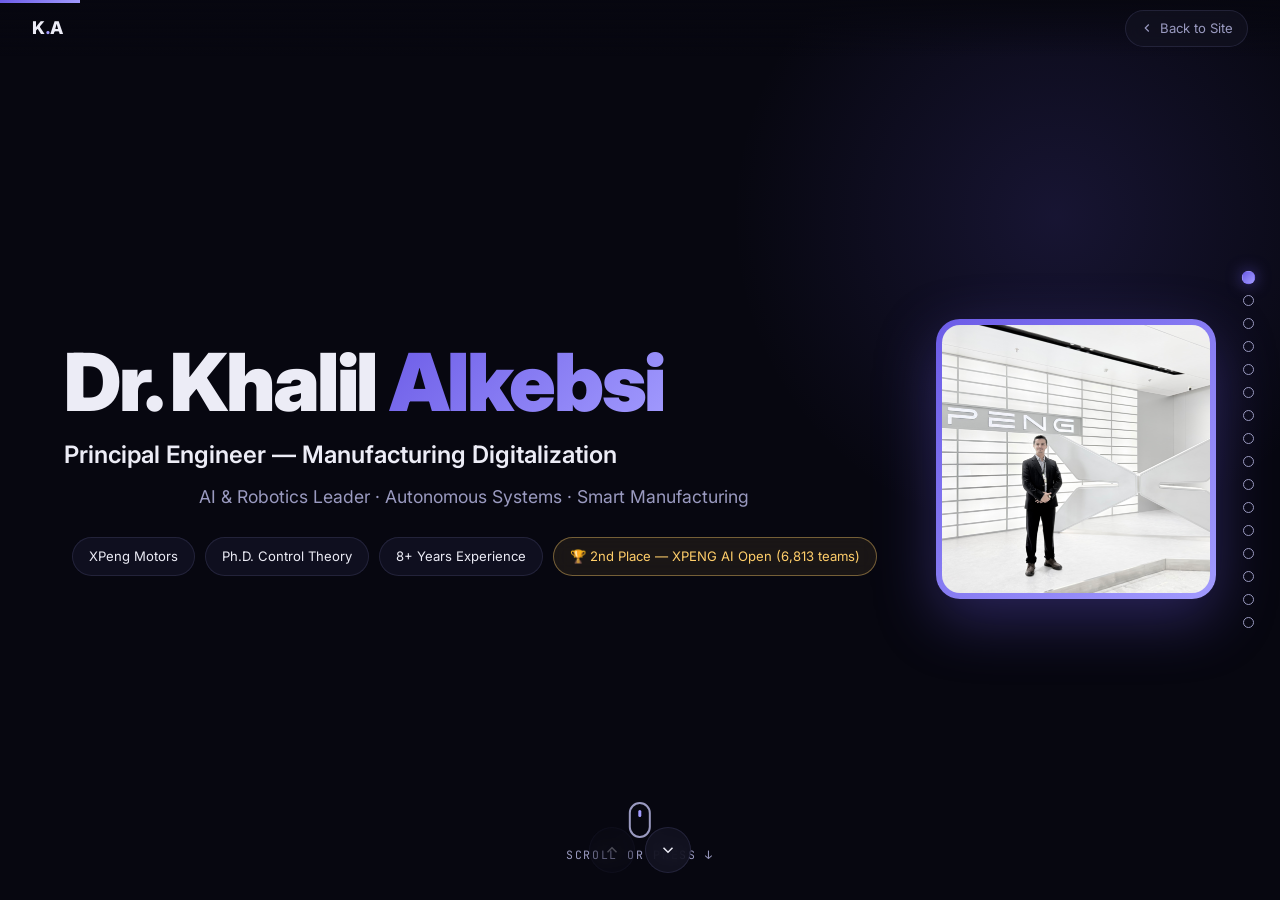
==== commit 60deafd8: "Move photo to right side, merge SANY gallery+videos into one slide, add mobile responsive for title" ====
--- a/presentation.html
+++ b/presentation.html
@@ -43,16 +43,18 @@
     <!-- ===== SLIDE 1: Title ===== -->
     <section class="slide title-slide" data-title="Introduction">
       <div class="slide-inner">
+        <div class="title-text">
+          <h1 class="hero-name reveal-el">Dr. Khalil <span class="accent">Alkebsi</span></h1>
+          <p class="hero-role reveal-el">Principal Engineer — Manufacturing Digitalization</p>
+          <p class="hero-sub reveal-el">AI &amp; Robotics Leader · Autonomous Systems · Smart Manufacturing</p>
+          <div class="hero-badges reveal-el">
+            <span class="hero-badge">XPeng Motors</span>
+            <span class="hero-badge">Ph.D. Control Theory</span>
+            <span class="hero-badge">8+ Years Experience</span>
+            <span class="hero-badge gold">🏆 2nd Place — XPENG AI Open (6,813 teams)</span>
+          </div>
+        </div>
         <img src="assets/photos/profile-xpeng.jpg" alt="Dr. Khalil Alkebsi" class="hero-photo reveal-el">
-        <h1 class="hero-name reveal-el">Dr. Khalil <span class="accent">Alkebsi</span></h1>
-        <p class="hero-role reveal-el">Principal Engineer — Manufacturing Digitalization</p>
-        <p class="hero-sub reveal-el">AI &amp; Robotics Leader · Autonomous Systems · Smart Manufacturing</p>
-        <div class="hero-badges reveal-el">
-          <span class="hero-badge">XPeng Motors</span>
-          <span class="hero-badge">Ph.D. Control Theory</span>
-          <span class="hero-badge">8+ Years Experience</span>
-          <span class="hero-badge gold">🏆 2nd Place — XPENG AI Open (6,813 teams)</span>
-        </div>
       </div>
       <div class="scroll-hint">
         <div class="mouse"></div>
@@ -66,9 +68,6 @@
         <span class="eyebrow reveal-el">2008 · Yemen → China</span>
         <h2 class="slide-title reveal-el">Where It All <span class="accent">Started</span></h2>
         <p class="slide-lead reveal-el">Outstanding high school results opened the door to an international scholarship — and a journey from Yemen to one of China's top engineering universities.</p>
-        <div class="media-grid reveal-el" style="margin-top:20px;margin-bottom:24px;">
-          <div class="tile wide"><img src="assets/photos/profile-xpeng.jpg" alt="Dr. Khalil Alkebsi"><span class="cap">From Yemen to China's Top Tech</span></div>
-        </div>
         <div class="pillars reveal-el" style="margin-top:28px;">
           <div class="pillar"><span class="ic">🎓</span><p><strong>Yemen Government Scholarship + Chinese CSC Scholarship</strong> — Awarded for exceptional high school marks. Fully funded to study in China.</p></div>
           <div class="pillar"><span class="ic">🌏</span><p><strong>East China University of Science and Technology (ECUST)</strong> — Shanghai, China. One year Chinese language preparation (2008–2009), then into Automation Engineering.</p></div>
@@ -159,86 +158,60 @@
             <div class="badge">T</div>
             <div>
               <h3>Teleoperation System (Invention)</h3>
-              <p>Invented tri-modal remote control for excavators &amp; wheel loaders: smart cockpit (2km+), RC controller, and gamepad — built on ROS/Nvidia Orin/CAN Bus.</p>
-              <div class="chips"><span class="chip">ROS</span><span class="chip">CAN Bus</span><span class="chip">Nvidia Orin</span><span class="chip">3 Modes</span></div>
+              <p>Tri-modal remote control for excavators &amp; wheel loaders: smart cockpit (2km+), RC controller, and gamepad.</p>
+              <div class="chips"><span class="chip">ROS</span><span class="chip">CAN Bus</span><span class="chip">3 Modes</span></div>
             </div>
           </div>
           <div class="inv-card cyan">
             <div class="badge">I</div>
             <div>
-              <h3>ICT Navigation &amp; Guidance System (Invention)</h3>
-              <p>Intelligent excavator navigation: GNSS/IMU, real-time visualization, &lt;5cm bucket-tip accuracy. Deployed on 26+ machines in Indonesia.</p>
-              <div class="chips"><span class="chip">GNSS/RTK</span><span class="chip">IMU</span><span class="chip">&lt;5cm</span><span class="chip">26+ Machines</span><span class="chip">Indonesia</span></div>
+              <h3>ICT Navigation &amp; Guidance (Invention)</h3>
+              <p>GNSS/IMU excavator guidance with &lt;5cm bucket-tip accuracy. Deployed on 26+ machines in Indonesia.</p>
+              <div class="chips"><span class="chip">GNSS/RTK</span><span class="chip">&lt;5cm</span><span class="chip">26+ Machines</span></div>
             </div>
           </div>
           <div class="inv-card">
             <div class="badge">A</div>
             <div>
               <h3>Autonomous Excavator &amp; Wheel Loader</h3>
-              <p>Participated in fully autonomous excavator and wheel loader projects — SLAM, path planning, PID control, fail-safe return-to-start.</p>
-              <div class="chips"><span class="chip">Autonomous</span><span class="chip">SLAM</span><span class="chip">Path Planning</span><span class="chip">PID</span></div>
+              <p>SLAM, path planning, PID control, fail-safe return-to-start for fully autonomous heavy machinery.</p>
+              <div class="chips"><span class="chip">Autonomous</span><span class="chip">SLAM</span><span class="chip">PID</span></div>
             </div>
           </div>
           <div class="inv-card">
             <div class="badge">D</div>
             <div>
-              <h3>Object Detection &amp; AI Deployment</h3>
-              <p>Multiple detection pipelines (YOLOv4-7) for construction machines, obstacles, personnel — trained &amp; deployed on edge (Jetson Xavier/TX2/Nano).</p>
-              <div class="chips"><span class="chip">YOLOv4-7</span><span class="chip">Edge AI</span><span class="chip">Jetson</span><span class="chip">Real-time</span></div>
-            </div>
-          </div>
-        </div>
-      </div>
-    </section>
-
-    <!-- ===== SLIDE 7: SANY Gallery ===== -->
-    <section class="slide" data-title="SANY Gallery">
+              <h3>Object Detection &amp; Edge AI</h3>
+              <p>YOLOv4-7 detection pipelines for machines, obstacles, personnel — deployed on Jetson edge devices.</p>
+              <div class="chips"><span class="chip">YOLOv4-7</span><span class="chip">Edge AI</span><span class="chip">Jetson</span></div>
+            </div>
+          </div>
+        </div>
+      </div>
+    </section>
+
+    <!-- ===== SLIDE 7: SANY Gallery & Videos ===== -->
+    <section class="slide" data-title="SANY Media">
       <div class="slide-inner">
         <span class="eyebrow reveal-el">SANY in Action</span>
-        <h2 class="slide-title reveal-el">Training, Field Work &amp; <span class="accent">Delivery</span></h2>
-        <div class="media-grid stagger">
-          <div class="tile wide"><img src="assets/photos/cv-lecture.jpg" alt="Delivering AI lecture at SANY"><span class="cap">Computer Vision Lecture — SANY</span></div>
-          <div class="tile"><img src="assets/photos/cv-training-1.jpg" alt="Deep learning training"><span class="cap">Deep Learning Training</span></div>
-          <div class="tile"><img src="assets/photos/cv-training-2.jpg" alt="CV training"><span class="cap">CV Training Session</span></div>
+        <h2 class="slide-title reveal-el">Training, Field Work &amp; <span class="accent">Demos</span></h2>
+        <div class="media-grid stagger" style="margin-bottom:20px;">
+          <div class="tile wide"><img src="assets/photos/cv-lecture.jpg" alt="Delivering AI lecture at SANY"><span class="cap">CV Lecture — SANY</span></div>
+          <div class="tile"><img src="assets/photos/cv-training-1.jpg" alt="Deep learning training"><span class="cap">DL Training</span></div>
+          <div class="tile"><img src="assets/photos/cv-training-2.jpg" alt="CV training"><span class="cap">CV Training</span></div>
           <div class="tile"><img src="assets/photos/cv-training-3.jpg" alt="Leading training"><span class="cap">Leading Training</span></div>
-          <div class="tile"><img src="assets/photos/cv-training-4.jpg" alt="Workshop"><span class="cap">Workshop</span></div>
-          <div class="tile"><img src="assets/photos/cv-training-5.jpg" alt="AI training delivery"><span class="cap">AI Training</span></div>
-          <div class="tile wide"><img src="assets/photos/ict-handover-1.jpg" alt="ICT field handover"><span class="cap">ICT Guidance — Field Handover (Indonesia)</span></div>
-          <div class="tile"><img src="assets/photos/ict-handover-2.jpg" alt="Excavator guidance demo"><span class="cap">Excavator Guidance Demo</span></div>
+          <div class="tile wide"><img src="assets/photos/ict-handover-1.jpg" alt="ICT field handover"><span class="cap">ICT — Field Handover</span></div>
+          <div class="tile"><img src="assets/photos/ict-handover-2.jpg" alt="Excavator guidance demo"><span class="cap">Guidance Demo</span></div>
           <div class="tile"><img src="assets/photos/ict-handover-3.jpg" alt="Client handover"><span class="cap">Client Handover</span></div>
         </div>
-      </div>
-    </section>
-
-    <!-- ===== SLIDE 8: SANY Videos ===== -->
-    <section class="slide" data-title="SANY Videos">
-      <div class="slide-inner">
-        <span class="eyebrow reveal-el">SANY Media</span>
-        <h2 class="slide-title reveal-el">Project <span class="accent">Demos</span></h2>
         <div class="grid grid-2 stagger">
-          <div class="card" style="padding:0;overflow:hidden;border-radius:16px;">
-            <video controls preload="metadata" style="width:100%;display:block;aspect-ratio:16/9;object-fit:cover;">
-              <source src="assets/videos/ict-handover.mp4" type="video/mp4">
-            </video>
-            <div style="padding:14px 18px;"><h3 style="font-size:0.95rem;">ICT Navigation Handover Demo</h3></div>
-          </div>
-          <div class="card" style="padding:0;overflow:hidden;border-radius:16px;">
-            <video controls preload="metadata" style="width:100%;display:block;aspect-ratio:16/9;object-fit:cover;">
-              <source src="assets/videos/demo-reel.mp4" type="video/mp4">
-            </video>
-            <div style="padding:14px 18px;"><h3 style="font-size:0.95rem;">Project Demo Reel</h3></div>
-          </div>
-          <div class="card" style="padding:0;overflow:hidden;border-radius:16px;">
-            <video controls preload="metadata" style="width:100%;display:block;aspect-ratio:16/9;object-fit:cover;">
-              <source src="assets/videos/national-competition.mp4" type="video/mp4">
-            </video>
-            <div style="padding:14px 18px;"><h3 style="font-size:0.95rem;">National Competition — Committee Guest</h3></div>
-          </div>
-          <div class="card" style="padding:0;overflow:hidden;border-radius:16px;">
-            <video controls preload="metadata" style="width:100%;display:block;aspect-ratio:16/9;object-fit:cover;">
-              <source src="assets/videos/conference-announcement.mp4" type="video/mp4">
-            </video>
-            <div style="padding:14px 18px;"><h3 style="font-size:0.95rem;">Annual Conference — Smart Assembly</h3></div>
+          <div class="card" style="padding:0;overflow:hidden;border-radius:14px;">
+            <video controls preload="metadata" style="width:100%;display:block;aspect-ratio:16/9;object-fit:cover;"><source src="assets/videos/ict-handover.mp4" type="video/mp4"></video>
+            <div style="padding:10px 14px;"><h3 style="font-size:0.85rem;">ICT Handover Demo</h3></div>
+          </div>
+          <div class="card" style="padding:0;overflow:hidden;border-radius:14px;">
+            <video controls preload="metadata" style="width:100%;display:block;aspect-ratio:16/9;object-fit:cover;"><source src="assets/videos/demo-reel.mp4" type="video/mp4"></video>
+            <div style="padding:10px 14px;"><h3 style="font-size:0.85rem;">Demo Reel</h3></div>
           </div>
         </div>
       </div>
@@ -286,40 +259,40 @@
             <div class="badge">X</div>
             <div>
               <h3>X-Fit — Autonomous Door Assembly (Flagship)</h3>
-              <p>AI-powered autonomous door alignment &amp; fitting. 6D pose, gap/flush optimization, ≤0.1mm precision. Won 2nd place among 6,813 teams.</p>
-              <div class="chips"><span class="chip">6D Pose</span><span class="chip">≤0.1mm</span><span class="chip">Award Winner</span><span class="chip">Production-Ready</span></div>
+              <p>AI-powered door alignment &amp; fitting. 6D pose, ≤0.1mm precision. Won 2nd place among 6,813 teams.</p>
+              <div class="chips"><span class="chip">6D Pose</span><span class="chip">≤0.1mm</span><span class="chip">Award Winner</span></div>
             </div>
           </div>
           <div class="inv-card cyan">
             <div class="badge">O</div>
             <div>
-              <h3>Otraj — Collision-Free Trajectory &amp; Orchestration</h3>
-              <p>Code-free ROS2/MoveIt2/Nav2/Open-RMF platform for multi-robot orchestration, autonomous trajectory generation, scalable deployment.</p>
-              <div class="chips"><span class="chip">ROS2</span><span class="chip">MoveIt2</span><span class="chip">Code-Free</span><span class="chip">Multi-Robot</span></div>
+              <h3>Otraj — Trajectory &amp; Orchestration</h3>
+              <p>Code-free ROS2/MoveIt2/Nav2 platform for multi-robot orchestration and collision-free trajectory generation.</p>
+              <div class="chips"><span class="chip">ROS2</span><span class="chip">MoveIt2</span><span class="chip">Code-Free</span></div>
             </div>
           </div>
           <div class="inv-card gold">
             <div class="badge">V</div>
             <div>
               <h3>VLA Dual-Arm + AMR (Current)</h3>
-              <p>Vision-Language-Action embodied AI for dual-arm robots + AMRs — multimodal task interpretation, Pi0.5/RL-token, autonomous manufacturing.</p>
-              <div class="chips"><span class="chip">Embodied AI</span><span class="chip">VLA</span><span class="chip">Dual-Arm</span><span class="chip">AMR</span></div>
+              <p>Vision-Language-Action embodied AI for dual-arm robots + AMRs in manufacturing.</p>
+              <div class="chips"><span class="chip">Embodied AI</span><span class="chip">VLA</span><span class="chip">Dual-Arm</span></div>
             </div>
           </div>
           <div class="inv-card">
             <div class="badge">E</div>
             <div>
-              <h3>X-Eye — Smart Camera &amp; Edge AI Platform (Supervised)</h3>
-              <p>Camera + edge device for image/video data collection, labeling, training, and deployment — end-to-end AI vision pipeline on the factory floor.</p>
-              <div class="chips"><span class="chip">Edge AI</span><span class="chip">Data Pipeline</span><span class="chip">Auto-Label</span><span class="chip">Deploy</span></div>
+              <h3>X-Eye — Smart Camera &amp; Edge AI (Supervised)</h3>
+              <p>End-to-end camera + edge device platform for data collection, labeling, training, and deployment.</p>
+              <div class="chips"><span class="chip">Edge AI</span><span class="chip">Auto-Label</span><span class="chip">Deploy</span></div>
             </div>
           </div>
           <div class="inv-card">
             <div class="badge">M</div>
             <div>
-              <h3>M-Flow — No-Code AI Vision Orchestrator (Supervised)</h3>
-              <p>No-code orchestrator and dataflow platform to build AI vision systems for multiple robotic arms — drag-and-drop manufacturing AI.</p>
-              <div class="chips"><span class="chip">No-Code</span><span class="chip">Orchestrator</span><span class="chip">Multi-Arm</span><span class="chip">AI Vision</span></div>
+              <h3>M-Flow — No-Code AI Vision (Supervised)</h3>
+              <p>Drag-and-drop orchestrator to build AI vision systems for multiple robotic arms.</p>
+              <div class="chips"><span class="chip">No-Code</span><span class="chip">Multi-Arm</span><span class="chip">AI Vision</span></div>
             </div>
           </div>
         </div>
@@ -418,13 +391,11 @@
         <h2 class="slide-title reveal-el">Prize <span class="accent">Ceremony</span></h2>
         <div class="media-grid stagger">
           <div class="tile wide"><img src="assets/photos/competition/xfit-prize-1.jpg" alt="Receiving award"><span class="cap">Receiving the Award</span></div>
-          <div class="tile"><img src="assets/photos/competition/xfit-prize-2.jpg" alt="On stage with trophy"><span class="cap">Trophy Moment</span></div>
-          <div class="tile"><img src="assets/photos/competition/xfit-prize-3.jpg" alt="Team celebration"><span class="cap">Team Celebration</span></div>
-          <div class="tile"><img src="assets/photos/competition/xfit-prize-4.jpg" alt="Prize ceremony"><span class="cap">Ceremony</span></div>
-          <div class="tile"><img src="assets/photos/competition/xfit-prize-5.jpg" alt="Award photo"><span class="cap">Award Photo</span></div>
-          <div class="tile wide"><img src="assets/photos/competition/xfit-prize-6.jpg" alt="Group photo"><span class="cap">Group Photo — All Winners</span></div>
-          <div class="tile"><img src="assets/photos/competition/xfit-prize-7.jpg" alt="Celebration"><span class="cap">Celebration</span></div>
-          <div class="tile"><img src="assets/photos/competition/xfit-prize-8.jpg" alt="Team"><span class="cap">The Team</span></div>
+          <div class="tile"><img src="assets/photos/competition/xfit-prize-2.jpg" alt="Trophy"><span class="cap">Trophy Moment</span></div>
+          <div class="tile"><img src="assets/photos/competition/xfit-prize-3.jpg" alt="Team"><span class="cap">Team</span></div>
+          <div class="tile"><img src="assets/photos/competition/xfit-prize-4.jpg" alt="Ceremony"><span class="cap">Ceremony</span></div>
+          <div class="tile"><img src="assets/photos/competition/xfit-prize-5.jpg" alt="Award"><span class="cap">Award Photo</span></div>
+          <div class="tile wide"><img src="assets/photos/competition/xfit-prize-6.jpg" alt="Group photo"><span class="cap">All Winners</span></div>
           <div class="tile"><img src="assets/photos/competition/xfit-presenting-1.jpg" alt="Final presenting"><span class="cap">Final Presentation</span></div>
           <div class="tile"><img src="assets/photos/competition/xfit-presenting-2.jpg" alt="Presenting X-Fit"><span class="cap">Presenting X-Fit</span></div>
         </div>
--- a/presentation.css
+++ b/presentation.css
@@ -54,12 +54,11 @@
   position: relative;
   min-height: 100vh;
   scroll-snap-align: start;
-  scroll-snap-stop: always;
   display: flex;
   flex-direction: column;
   justify-content: center;
-  padding: clamp(72px, 10vh, 120px) var(--slide-pad) clamp(56px, 8vh, 96px);
-  overflow: hidden;
+  padding: clamp(64px, 8vh, 100px) var(--slide-pad) clamp(48px, 6vh, 80px);
+  overflow: visible;
 }
 
 .slide-inner { width: 100%; max-width: 1180px; margin: 0 auto; position: relative; z-index: 2; }
@@ -103,7 +102,7 @@
 }
 
 .slide-title {
-  font-size: clamp(1.9rem, 4.4vw, 3.2rem);
+  font-size: clamp(1.6rem, 3.5vw, 2.6rem);
   font-weight: 800;
   line-height: 1.08;
   letter-spacing: -0.02em;
@@ -111,7 +110,7 @@
 }
 .slide-title .accent { background: var(--gradient); -webkit-background-clip: text; background-clip: text; -webkit-text-fill-color: transparent; }
 .slide-lead {
-  font-size: clamp(1rem, 1.6vw, 1.25rem);
+  font-size: clamp(0.9rem, 1.4vw, 1.1rem);
   color: var(--text-muted);
   max-width: 60ch;
   margin-bottom: 8px;
@@ -267,17 +266,22 @@
 @keyframes wheel { 0%{opacity:1;top:6px} 100%{opacity:0;top:16px} }
 
 /* ================= Title slide ================= */
-.title-slide { text-align: center; align-items: center; }
-.title-slide .slide-inner { display: flex; flex-direction: column; align-items: center; }
+.title-slide { align-items: center; }
+.title-slide .slide-inner {
+  display: grid;
+  grid-template-columns: 1fr auto;
+  gap: clamp(24px, 4vw, 56px);
+  align-items: center;
+}
+.title-text { display: flex; flex-direction: column; }
 .hero-photo {
-  width: clamp(120px, 16vw, 180px);
-  height: clamp(120px, 16vw, 180px);
-  border-radius: 50%;
+  width: clamp(180px, 22vw, 280px);
+  height: clamp(180px, 22vw, 280px);
+  border-radius: 24px;
   object-fit: cover;
   border: 3px solid transparent;
   background: var(--gradient) border-box;
   padding: 3px;
-  margin-bottom: 28px;
   box-shadow: 0 20px 60px rgba(108,92,231,0.35);
 }
 .hero-name {
@@ -308,7 +312,7 @@
 .hero-badge.gold { border-color: rgba(255,206,106,0.4); color: var(--gold); background: rgba(255,206,106,0.08); }
 
 /* ================= Generic grids/cards ================= */
-.grid { display: grid; gap: 20px; }
+.grid { display: grid; gap: 14px; }
 .grid-2 { grid-template-columns: repeat(2, 1fr); }
 .grid-3 { grid-template-columns: repeat(3, 1fr); }
 .grid-4 { grid-template-columns: repeat(4, 1fr); }
@@ -317,13 +321,13 @@
   background: var(--card);
   backdrop-filter: blur(10px);
   border: 1px solid var(--border);
-  border-radius: 16px;
-  padding: 24px;
+  border-radius: 14px;
+  padding: 18px 20px;
   transition: transform 0.3s ease, border-color 0.3s ease;
 }
 .card:hover { transform: translateY(-4px); border-color: var(--accent); }
-.card h3 { font-size: 1.15rem; margin-bottom: 8px; }
-.card .muted { color: var(--text-muted); font-size: 0.92rem; }
+.card h3 { font-size: 1.05rem; margin-bottom: 6px; }
+.card .muted { color: var(--text-muted); font-size: 0.85rem; line-height: 1.45; }
 .card .tag-date { font-family: var(--mono); font-size: 0.78rem; color: var(--accent-2); }
 
 /* Stat row */
@@ -339,20 +343,20 @@
 .stat-big .lbl { color: var(--text-muted); font-size: 0.85rem; margin-top: 6px; }
 
 /* Bullet list */
-.pillars { display: grid; gap: 14px; }
+.pillars { display: grid; gap: 10px; }
 .pillar {
-  display: flex; gap: 14px; align-items: flex-start;
-  padding: 16px 18px;
+  display: flex; gap: 12px; align-items: flex-start;
+  padding: 12px 16px;
   border-left: 3px solid var(--accent);
   background: rgba(108,92,231,0.06);
   border-radius: 0 12px 12px 0;
 }
 .pillar .ic { color: var(--accent-2); flex-shrink: 0; margin-top: 2px; }
-.pillar p { font-size: 0.96rem; }
+.pillar p { font-size: 0.88rem; line-height: 1.45; }
 .pillar strong { color: var(--text); }
 
 /* Timeline (experience) */
-.tl { position: relative; padding-left: 30px; display: grid; gap: 22px; }
+.tl { position: relative; padding-left: 30px; display: grid; gap: 14px; }
 .tl::before { content: ""; position: absolute; left: 7px; top: 6px; bottom: 6px; width: 2px; background: var(--border); }
 .tl-item { position: relative; }
 .tl-item::before {
@@ -401,10 +405,10 @@
 .big-metric .t { color: var(--text-muted); font-size: 1rem; max-width: 22ch; }
 
 /* Inventions */
-.inv { display: grid; gap: 20px; }
+.inv { display: grid; gap: 12px; }
 .inv-card {
-  display: grid; grid-template-columns: auto 1fr; gap: 20px; align-items: start;
-  padding: 24px;
+  display: grid; grid-template-columns: auto 1fr; gap: 14px; align-items: start;
+  padding: 16px 18px;
   background: var(--card); border: 1px solid var(--border); border-radius: 16px;
   transition: border-color 0.3s ease, transform 0.3s ease;
 }
@@ -417,13 +421,13 @@
 }
 .inv-card.cyan .badge { background: var(--gradient-cyan); }
 .inv-card.gold .badge { background: var(--gradient-gold); color: #1a1a1a; }
-.inv-card h3 { font-size: 1.2rem; margin-bottom: 6px; }
-.inv-card p { color: var(--text-muted); font-size: 0.93rem; }
+.inv-card h3 { font-size: 1.05rem; margin-bottom: 4px; }
+.inv-card p { color: var(--text-muted); font-size: 0.85rem; line-height: 1.45; }
 .inv-card .chips { display: flex; flex-wrap: wrap; gap: 6px; margin-top: 10px; }
 .chip { font-size: 0.72rem; padding: 4px 10px; border-radius: 12px; background: rgba(108,92,231,0.12); color: var(--accent-2); border: 1px solid var(--border); }
 
 /* Media gallery */
-.media-grid { display: grid; grid-template-columns: repeat(4, 1fr); gap: 12px; }
+.media-grid { display: grid; grid-template-columns: repeat(4, 1fr); gap: 8px; }
 .media-grid .tile {
   position: relative; border-radius: 12px; overflow: hidden; aspect-ratio: 4/3;
   cursor: zoom-in; border: 1px solid var(--border);
@@ -505,6 +509,8 @@
 @media (max-width: 900px) {
   .grid-2, .grid-3, .grid-4 { grid-template-columns: 1fr; }
   .award-slide .slide-inner { grid-template-columns: 1fr; }
+  .title-slide .slide-inner { grid-template-columns: 1fr; text-align: center; }
+  .title-slide .hero-photo { margin: 0 auto 20px; width: 160px; height: 160px; order: -1; }
   .media-grid { grid-template-columns: repeat(2, 1fr); }
   .deck-dots { display: none; }
   .inv-card { grid-template-columns: 1fr; }
